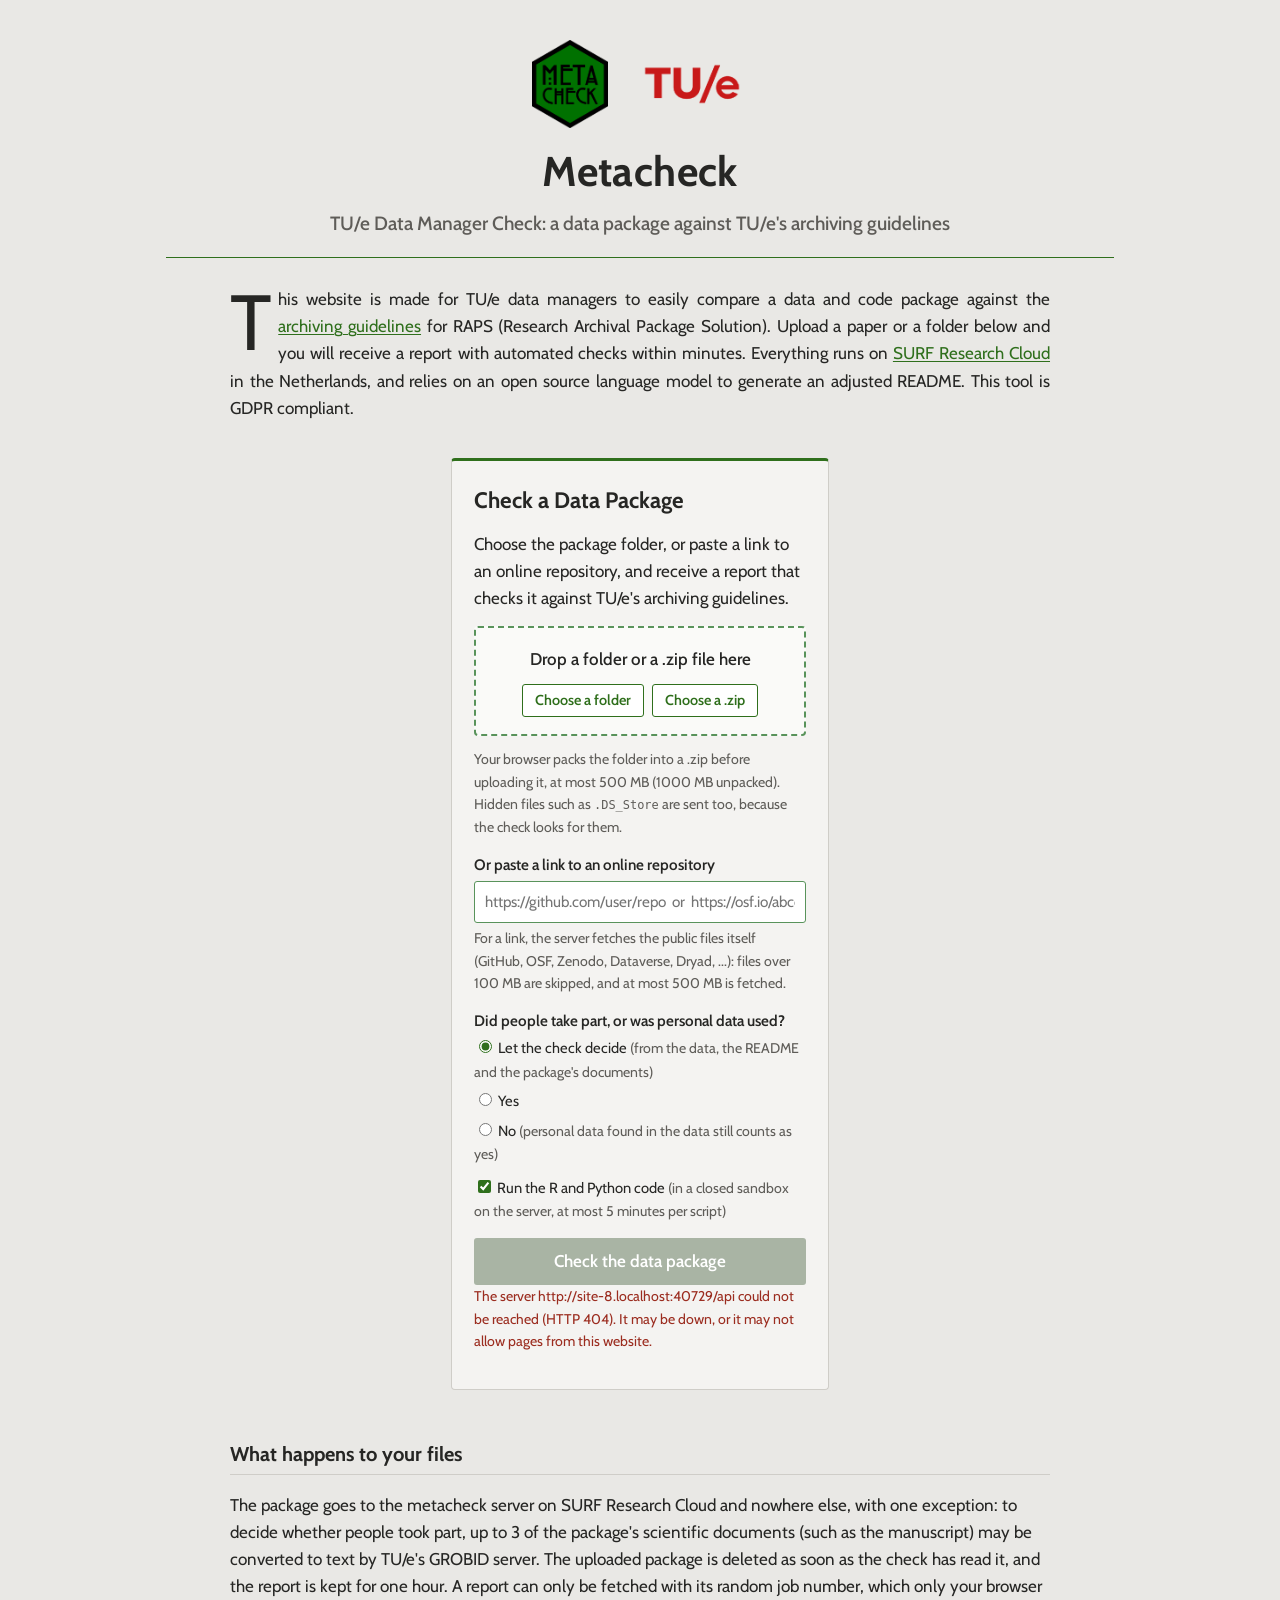
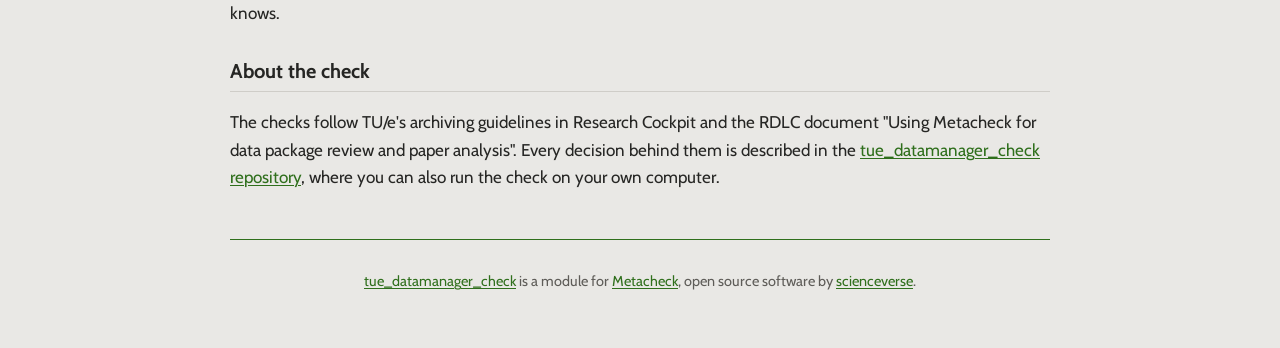
==== site/datamanager/index.html @ 366d8da6 "Check pages for PsyArXiv, ResearchBox and the TU/e data manager check; checklist reports; PsyArXiv i" ====
<!doctype html>
<html lang="en">
<head>
<meta charset="utf-8">
<meta name="viewport" content="width=device-width, initial-scale=1">
<title>TU/e Data Manager Check</title>
<meta name="description" content="Check a research data package against TU/e's archiving guidelines, the way TU/e's data managers do, with metacheck on SURF Research Cloud.">
<link rel="icon" type="image/png" href="www/images/logo.png">
<link rel="stylesheet" href="www/site.css">
<link rel="stylesheet" href="www/tdc.css">
</head>
<body>

<header class="masthead">
  <div class="logos">
    <img class="logo" src="www/images/logo.png" alt="Metacheck logo" width="76" height="88">
    <img class="logo-tue" src="www/images/tuelogo.png" alt="TU/e logo" width="112" height="56">
  </div>
  <h1>Metacheck</h1>
  <p class="subtitle">TU/e Data Manager Check: a data package against TU/e's archiving guidelines</p>
</header>

<main>
  <p class="intro">This website is made for TU/e data managers to easily compare a data and code package against the <a href="https://cockpit.research.tue.nl/helpcenter/research/portal/7/article/2813460512" target="_blank" rel="noopener">archiving guidelines</a> for RAPS (Research Archival Package Solution). Upload a paper or a folder below and you will receive a report with automated checks within minutes. Everything runs on <a href="https://www.surf.nl/en/services/compute/surf-research-cloud" target="_blank" rel="noopener">SURF Research Cloud</a> in the Netherlands, and relies on an open source language model to generate an adjusted README. This tool is GDPR compliant.</p>

  <div class="columns single">

    <section class="tool" id="tool-package">
      <h2>Check a Data Package</h2>
      <p class="lead">Choose the package folder, or paste a link to an online repository, and receive a report that checks it against TU/e's archiving guidelines.</p>
      <div class="drop drop-folder" tabindex="0">
        <span class="drop-text">Drop a folder or a .zip file here</span>
        <span class="drop-buttons">
          <label class="small-button">Choose a folder<input type="file" class="pick-folder" webkitdirectory multiple></label>
          <label class="small-button">Choose a .zip<input type="file" class="pick-zip" accept=".zip,application/zip"></label>
        </span>
      </div>
      <p class="note">Your browser packs the folder into a .zip before uploading it, at most 500 MB (1000 MB unpacked). Hidden files such as <code>.DS_Store</code> are sent too, because the check looks for them.</p>
      <label class="repo-link"><span>Or paste a link to an online repository</span>
        <input type="url" class="repo-url" placeholder="https://github.com/user/repo  or  https://osf.io/abcde" autocomplete="off">
      </label>
      <p class="note">For a link, the server fetches the public files itself (GitHub, OSF, Zenodo, Dataverse, Dryad, ...): files over 100 MB are skipped, and at most 500 MB is fetched.</p>
      <fieldset class="people">
        <legend>Did people take part, or was personal data used?</legend>
        <label class="crossref"><input type="radio" name="people" value="" checked> Let the check decide <span class="note">(from the data, the README and the package's documents)</span></label>
        <label class="crossref"><input type="radio" name="people" value="true"> Yes</label>
        <label class="crossref"><input type="radio" name="people" value="false"> No <span class="note">(personal data found in the data still counts as yes)</span></label>
      </fieldset>
      <label class="crossref"><input type="checkbox" class="run-code" checked> Run the R and Python code <span class="note">(in a closed sandbox on the server, at most 5 minutes per script)</span></label>
      <button type="button" class="go" disabled>Check the data package</button>
      <div class="status" hidden></div>
      <p class="note server-note"></p>
    </section>

  </div>

  <section class="about">
    <h2>What happens to your files</h2>
    <p>The package goes to the metacheck server on SURF Research Cloud and nowhere else, with one exception: to decide whether people took part, up to 3 of the package's scientific documents (such as the manuscript) may be converted to text by TU/e's GROBID server. The uploaded package is deleted as soon as the check has read it, and the report is kept for one hour. A report can only be fetched with its random job number, which only your browser knows.</p>

    <h2>About the check</h2>
    <p>The checks follow TU/e's archiving guidelines in Research Cockpit and the RDLC document "Using Metacheck for data package review and paper analysis". Every decision behind them is described in the <a href="https://github.com/Lakens/tue_datamanager_check" target="_blank" rel="noopener">tue_datamanager_check repository</a>, where you can also run the check on your own computer.</p>
  </section>
</main>

<footer>
  <p><a href="https://github.com/Lakens/tue_datamanager_check" target="_blank" rel="noopener">tue_datamanager_check</a> is a module for <a href="https://www.scienceverse.org/metacheck/" target="_blank" rel="noopener">Metacheck</a>, open source software by <a href="https://github.com/scienceverse" target="_blank" rel="noopener">scienceverse</a>. <span id="version"></span></p>
</footer>

<script src="www/config.js"></script>
<script src="www/jszip.min.js"></script>
<script src="www/tdc.js"></script>
</body>
</html>
---- site/datamanager/www/site.css ----
/* metacheck website (SURF Research Cloud component, scienceverse/surf-research-cloud).
   Colours: metacheck's logo green and a light grey. Font: Cabin, a humanist
   sans serif (SIL Open Font License, fonts/OFL-Cabin.txt), served from this
   server so visitors' browsers contact no other site. */

@font-face {
  font-family: "Cabin";
  src: url("fonts/Cabin.ttf") format("truetype");
  font-weight: 400 700;
  font-stretch: 75% 100%;
  font-style: normal;
  font-display: swap;
}
@font-face {
  font-family: "Cabin";
  src: url("fonts/Cabin-Italic.ttf") format("truetype");
  font-weight: 400 700;
  font-stretch: 75% 100%;
  font-style: italic;
  font-display: swap;
}

:root {
  color-scheme: light;
  --green: #2F6F1C;        /* the logo's green */
  --green-dark: #1E4A10;
  --green-light: #59935B;  /* the app's green */
  --green-tint: #E3ECDF;
  --bg: #E9E8E5;           /* light grey page */
  --card: #F4F3F1;
  --line: #CFCDC8;
  --text: #262624;
  --muted: #5E5C58;
  --error: #9B2C1F;
  --error-tint: #F6E3DF;
}

* { box-sizing: border-box; }

html { background: var(--bg); }
body {
  margin: 0;
  background: var(--bg);
  color: var(--text);
  font-family: "Cabin", "Gill Sans", "Gill Sans MT", "Segoe UI", sans-serif;
  font-size: 17px;
  line-height: 1.6;
  font-kerning: normal;
  -webkit-font-smoothing: antialiased;
}

a { color: var(--green); text-decoration-thickness: 1px; text-underline-offset: 2px; }
a:hover { color: var(--green-dark); }
code, pre { font-family: "Cascadia Mono", Consolas, "DejaVu Sans Mono", monospace; font-size: 0.85em;
            font-variant-ligatures: none; }

/* ---- title ---- */
.masthead {
  text-align: center;
  max-width: 980px;
  margin: 0 auto;
  padding: 40px 16px 0;
}
.logo { display: block; margin: 0 auto 10px; width: 76px; height: auto; }
.masthead h1 {
  margin: 0;
  font-size: 2.6rem;
  font-weight: 700;
  letter-spacing: 0.01em;
  color: var(--text);
}
.subtitle {
  margin: 4px auto 0;
  padding-bottom: 18px;
  font-size: 1.2rem;
  font-weight: 500;
  color: var(--muted);
  border-bottom: 1px solid var(--green);
}

main { max-width: 1180px; margin: 0 auto; padding: 0 16px; }

/* ---- introduction with a drop capital ---- */
.intro {
  max-width: 820px;
  margin: 28px auto 36px;
  text-align: justify;
  hyphens: auto;
}
.intro::first-letter {
  float: left;
  font-size: 4.6em;
  line-height: 0.82;
  font-weight: 400;
  margin: 0.06em 0.08em 0 0;
  color: var(--text);
}

@media (max-width: 600px) {
  .intro { text-align: left; }
}

/* ---- three columns ---- */
.columns {
  display: grid;
  grid-template-columns: repeat(3, minmax(0, 1fr));
  gap: 24px;
  align-items: start;
}
@media (max-width: 900px) {
  .columns { grid-template-columns: minmax(0, 1fr); }
}

.tool {
  background: var(--card);
  border: 1px solid var(--line);
  border-top: 3px solid var(--green);
  border-radius: 4px;
  padding: 18px 22px 22px;
  min-width: 0;
}
.tool h2 {
  margin: 4px 0 12px;
  font-size: 1.4rem;
  font-weight: 700;
}
.tool p { margin: 0 0 14px; }
.note { font-size: 0.88rem; color: var(--muted); }

/* ---- file choice ---- */
.drop {
  position: relative;
  display: flex;
  flex-direction: column;
  align-items: center;
  justify-content: center;
  gap: 10px;
  min-height: 110px;
  padding: 16px;
  margin-bottom: 12px;
  border: 2px dashed var(--green-light);
  border-radius: 4px;
  background: #FAFAF8;
  text-align: center;
  cursor: pointer;
  overflow-wrap: anywhere;
}
.drop:hover, .drop.dragging { background: var(--green-tint); border-color: var(--green); }
.drop.has-file { border-style: solid; background: var(--green-tint); }
.drop input[type=file] { position: absolute; width: 1px; height: 1px; opacity: 0; }
.drop-text { font-weight: 500; }
.drop-folder { cursor: default; }
.drop-buttons { display: flex; flex-wrap: wrap; gap: 8px; justify-content: center; }
.small-button {
  position: relative;
  display: inline-block;
  padding: 4px 12px;
  border: 1px solid var(--green);
  border-radius: 3px;
  color: var(--green);
  background: #fff;
  font-size: 0.9rem;
  font-weight: 600;
  cursor: pointer;
}
.small-button:hover { background: var(--green); color: #fff; }
.small-button input[type=file] { position: absolute; width: 1px; height: 1px; opacity: 0; }

.repo-link { display: block; margin: 4px 0 4px; font-weight: 600; font-size: 0.95rem; }
.repo-link input {
  display: block; width: 100%; margin-top: 4px; padding: 8px 10px;
  border: 1px solid var(--green-light); border-radius: 3px; background: #fff;
  font: inherit; font-weight: 400;
}
.repo-link input:focus { outline: 2px solid var(--green); outline-offset: 0; }

/* ---- module choice ---- */
.checks { margin: 0 0 14px; }
.checks summary { cursor: pointer; font-weight: 600; color: var(--green); }
.checks-count { font-weight: 400; color: var(--muted); }
.check-list { margin-top: 8px; }
.check-list h3 { font-size: 0.95rem; margin: 10px 0 4px; }
.check-list label { display: flex; gap: 8px; align-items: baseline; font-size: 0.92rem; margin: 2px 0; }
.check-list input { accent-color: var(--green); }

.crossref { display: block; margin: 0 0 14px; font-size: 0.92rem; }
.crossref input { accent-color: var(--green); }

/* ---- buttons ---- */
button.go, a.result-button {
  display: inline-block;
  width: 100%;
  padding: 10px 14px;
  border: 0;
  border-radius: 3px;
  background: var(--green);
  color: #fff;
  font: inherit;
  font-weight: 600;
  text-align: center;
  text-decoration: none;
  cursor: pointer;
}
button.go:hover, a.result-button:hover { background: var(--green-dark); color: #fff; }
button.go:disabled { background: #A9B4A4; cursor: not-allowed; }
a.result-button.secondary { background: #fff; color: var(--green); border: 1px solid var(--green); }
a.result-button.secondary:hover { background: var(--green-tint); color: var(--green-dark); }

/* ---- progress and results ---- */
.status { margin-top: 14px; }
.status .step { font-size: 0.92rem; color: var(--muted); margin: 6px 0 0; overflow-wrap: anywhere; }
.bar { height: 6px; background: var(--line); border-radius: 3px; overflow: hidden; }
.bar > span { display: block; height: 100%; width: 0; background: var(--green); transition: width 0.4s; }
.bar.unknown > span { width: 30%; animation: slide 1.4s ease-in-out infinite; }
@keyframes slide { 0% { margin-left: -30%; } 100% { margin-left: 100%; } }
.results { display: grid; gap: 8px; margin-top: 12px; }
.error {
  margin-top: 12px;
  padding: 10px 12px;
  border-left: 3px solid var(--error);
  background: var(--error-tint);
  color: var(--error);
  font-size: 0.92rem;
}

/* ---- about and footer ---- */
.about { max-width: 820px; margin: 48px auto 0; }
.about h2 { font-size: 1.25rem; margin: 28px 0 6px; border-bottom: 1px solid var(--line); padding-bottom: 4px; }
pre { background: var(--card); border: 1px solid var(--line); padding: 10px 12px; overflow-x: auto; border-radius: 3px; }
footer {
  max-width: 820px;
  margin: 48px auto 0;
  padding: 16px 16px 40px;
  border-top: 1px solid var(--green);
  text-align: center;
  font-size: 0.9rem;
  color: var(--muted);
}
---- site/datamanager/www/tdc.css ----
/* TU/e Data Manager Check page (tue_datamanager_check, web/): the few rules
   it adds to the metacheck website's own style sheet (site.css, copied from
   scienceverse/surf-research-cloud's site/). */

/* metacheck's logo and TU/e's side by side above the title */
.logos { display: flex; justify-content: center; align-items: center; gap: 28px; margin: 0 auto 10px; }
.logos .logo { margin: 0; }
.logo-tue { display: block; width: 112px; height: auto; }

/* one card, as wide as one of the website's three columns, centred */
.columns.single { grid-template-columns: minmax(0, 378px); justify-content: center; }
@media (max-width: 900px) {
  .columns.single { grid-template-columns: minmax(0, 1fr); }
}

/* the question whether people took part, in the style of the website's tick boxes */
.people { border: 0; padding: 0; margin: 4px 0 4px; min-width: 0; }
.people legend { font-weight: 600; font-size: 0.95rem; padding: 0; margin-bottom: 4px; }
.people .crossref { margin: 0 0 6px; }

.note.warning { color: var(--error); }

/* an error with an explanation: paragraphs and lists (files the browser cannot read) */
.error p { margin: 0 0 6px; }
.error ul { margin: 0 0 8px; padding-left: 20px; }
.error li { overflow-wrap: anywhere; margin-bottom: 2px; }
.server-note { margin: 12px 0 0; overflow-wrap: anywhere; }
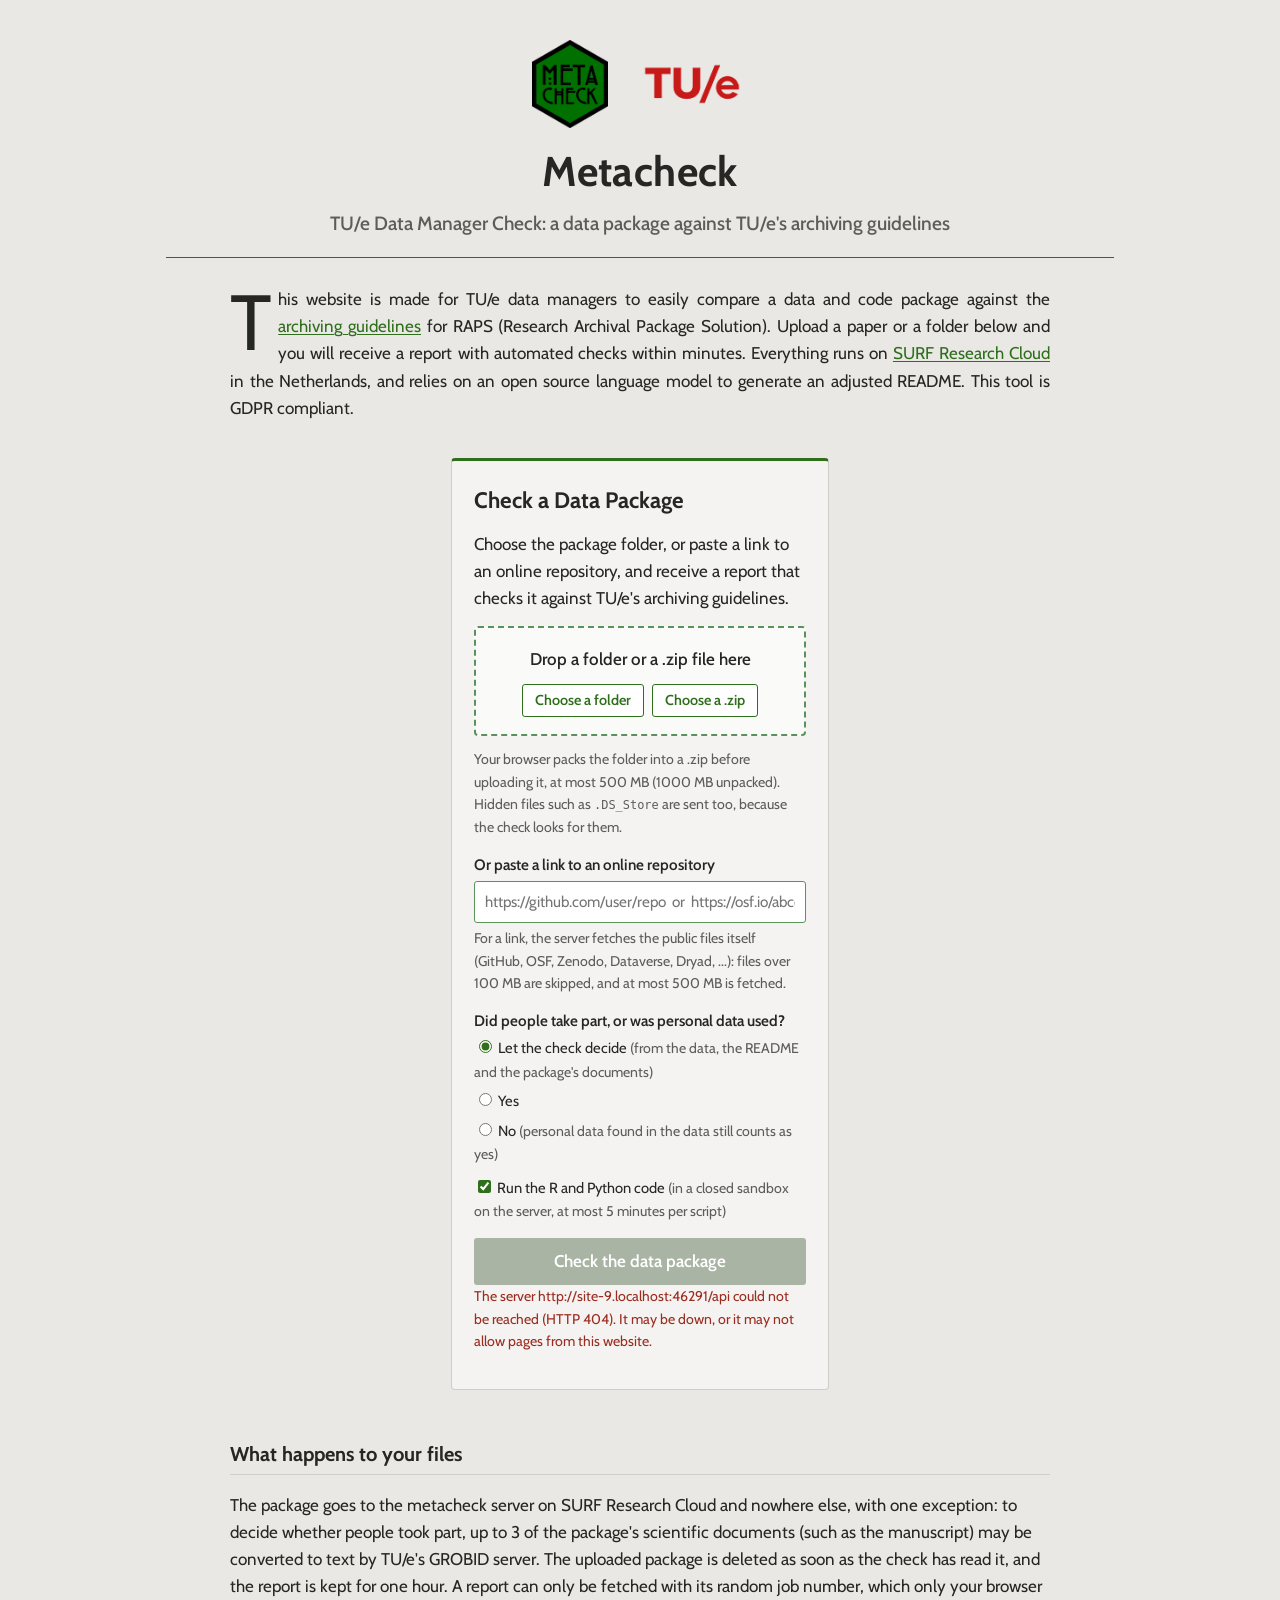
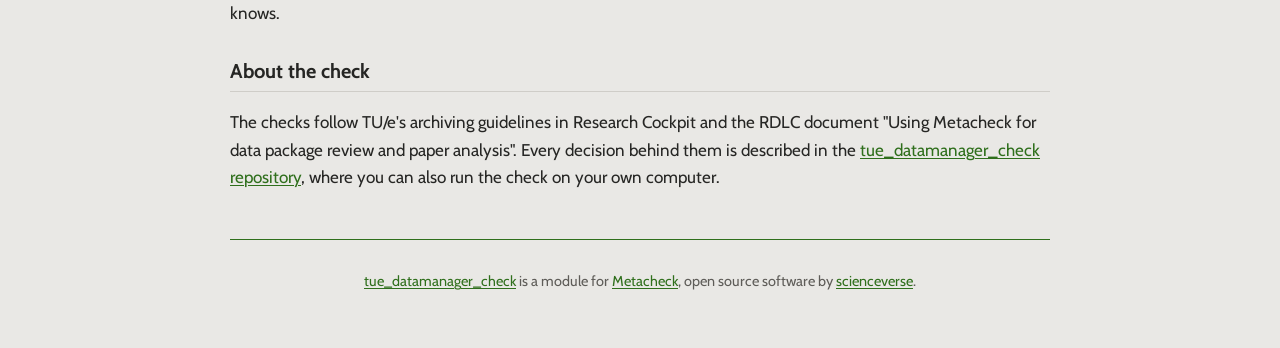
==== commit 25645e49: "Run the website, web interface and app on the user's own computer (metacheck Docker installation) sc" ====
--- a/site/datamanager/index.html
+++ b/site/datamanager/index.html
@@ -8,6 +8,7 @@
 <link rel="icon" type="image/png" href="www/images/logo.png">
 <link rel="stylesheet" href="www/site.css">
 <link rel="stylesheet" href="www/tdc.css">
+<script src="/site/local.js"></script>
 </head>
 <body>
 
@@ -21,7 +22,7 @@
 </header>
 
 <main>
-  <p class="intro">This website is made for TU/e data managers to easily compare a data and code package against the <a href="https://cockpit.research.tue.nl/helpcenter/research/portal/7/article/2813460512" target="_blank" rel="noopener">archiving guidelines</a> for RAPS (Research Archival Package Solution). Upload a paper or a folder below and you will receive a report with automated checks within minutes. Everything runs on <a href="https://www.surf.nl/en/services/compute/surf-research-cloud" target="_blank" rel="noopener">SURF Research Cloud</a> in the Netherlands, and relies on an open source language model to generate an adjusted README. This tool is GDPR compliant.</p>
+  <p class="intro">This website is made for TU/e data managers to easily compare a data and code package against the <a href="https://cockpit.research.tue.nl/helpcenter/research/portal/7/article/2813460512" target="_blank" rel="noopener">archiving guidelines</a> for RAPS (Research Archival Package Solution). Upload a paper or a folder below and you will receive a report with automated checks within minutes. <span class="server-only">Everything runs on <a href="https://www.surf.nl/en/services/compute/surf-research-cloud" target="_blank" rel="noopener">SURF Research Cloud</a> in the Netherlands, and relies on an open source language model to generate an adjusted README. This tool is GDPR compliant.</span><span class="local-only">Everything runs on your own computer, in the Metacheck Docker image.</span></p>
 
   <div class="columns single">
 
@@ -46,7 +47,7 @@
         <label class="crossref"><input type="radio" name="people" value="true"> Yes</label>
         <label class="crossref"><input type="radio" name="people" value="false"> No <span class="note">(personal data found in the data still counts as yes)</span></label>
       </fieldset>
-      <label class="crossref"><input type="checkbox" class="run-code" checked> Run the R and Python code <span class="note">(in a closed sandbox on the server, at most 5 minutes per script)</span></label>
+      <label class="crossref"><input type="checkbox" class="run-code" checked> Run the R and Python code <span class="note"><span class="server-only">(in a closed sandbox on the server, at most 5 minutes per script)</span><span class="local-only">(inside the Docker container, which can use the internet but cannot reach the files on your computer; at most 5 minutes per script)</span></span></label>
       <button type="button" class="go" disabled>Check the data package</button>
       <div class="status" hidden></div>
       <p class="note server-note"></p>
@@ -56,7 +57,8 @@
 
   <section class="about">
     <h2>What happens to your files</h2>
-    <p>The package goes to the metacheck server on SURF Research Cloud and nowhere else, with one exception: to decide whether people took part, up to 3 of the package's scientific documents (such as the manuscript) may be converted to text by TU/e's GROBID server. The uploaded package is deleted as soon as the check has read it, and the report is kept for one hour. A report can only be fetched with its random job number, which only your browser knows.</p>
+    <p class="server-only">The package goes to the metacheck server on SURF Research Cloud and nowhere else, with one exception: to decide whether people took part, up to 3 of the package's scientific documents (such as the manuscript) may be converted to text by TU/e's GROBID server. The uploaded package is deleted as soon as the check has read it, and the report is kept for one hour. A report can only be fetched with its random job number, which only your browser knows.</p>
+    <p class="local-only">The package is uploaded to the Docker container on your computer.<span data-when="grobid-local"> Its scientific documents are converted by the GROBID server of the Docker installation, so the package stays on your computer.</span><span data-when="grobid-remote"> To decide whether people took part, up to 3 of its scientific documents (such as the manuscript) may be converted to text by the GDPR compliant GROBID server of Eindhoven University of Technology.</span> The uploaded package is deleted as soon as the check has read it, and the report is kept in the container for one hour.</p>
 
     <h2>About the check</h2>
     <p>The checks follow TU/e's archiving guidelines in Research Cockpit and the RDLC document "Using Metacheck for data package review and paper analysis". Every decision behind them is described in the <a href="https://github.com/Lakens/tue_datamanager_check" target="_blank" rel="noopener">tue_datamanager_check repository</a>, where you can also run the check on your own computer.</p>
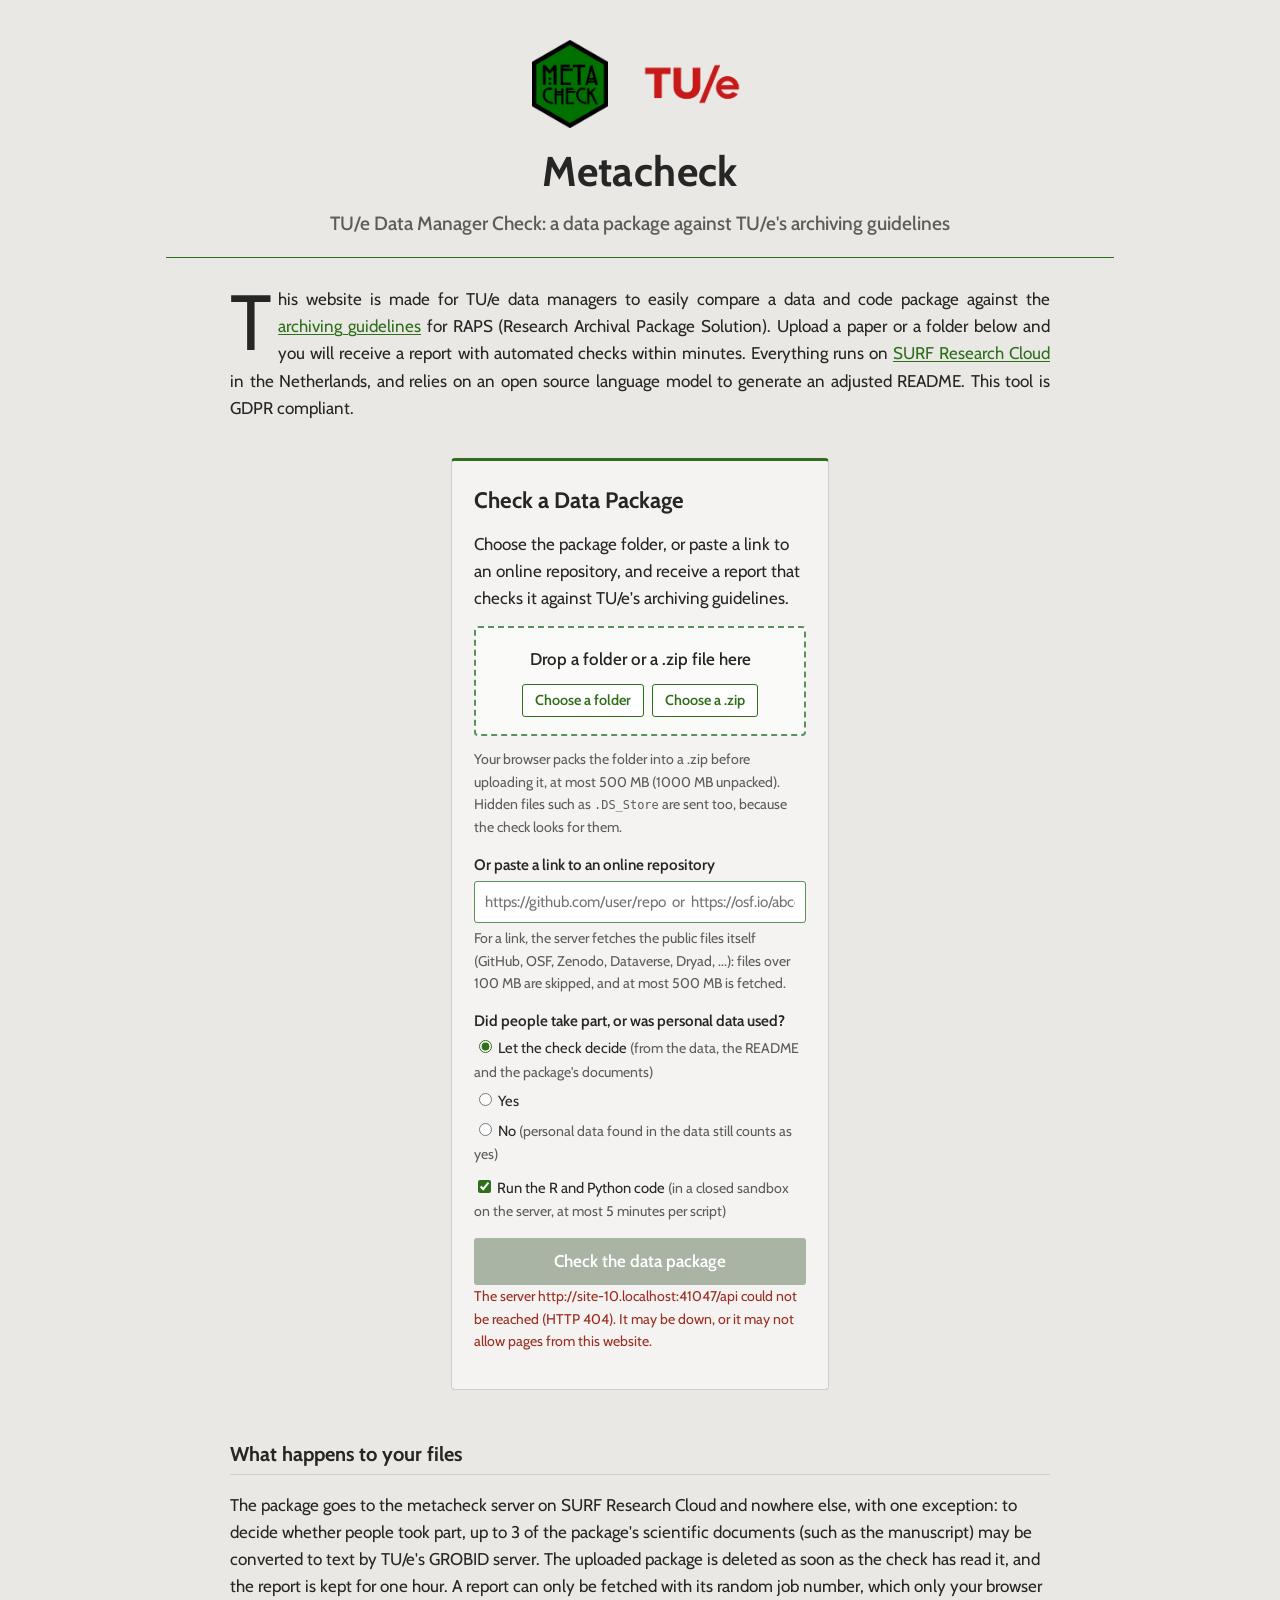
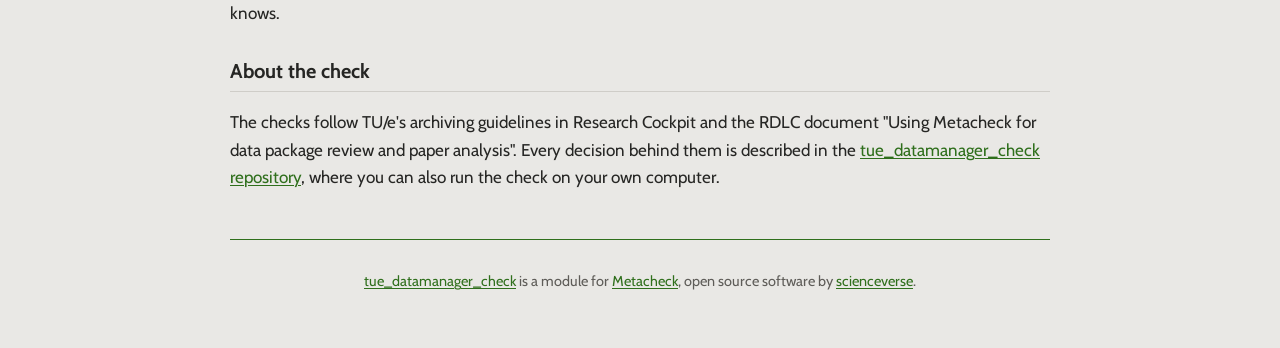
==== commit 71a99c3e: "Docker installation: metacheck's SURF server as the backup when TU/e's GROBID fails Only with METACH" ====
--- a/site/datamanager/index.html
+++ b/site/datamanager/index.html
@@ -58,7 +58,7 @@
   <section class="about">
     <h2>What happens to your files</h2>
     <p class="server-only">The package goes to the metacheck server on SURF Research Cloud and nowhere else, with one exception: to decide whether people took part, up to 3 of the package's scientific documents (such as the manuscript) may be converted to text by TU/e's GROBID server. The uploaded package is deleted as soon as the check has read it, and the report is kept for one hour. A report can only be fetched with its random job number, which only your browser knows.</p>
-    <p class="local-only">The package is uploaded to the Docker container on your computer.<span data-when="grobid-local"> Its scientific documents are converted by the GROBID server of the Docker installation, so the package stays on your computer.</span><span data-when="grobid-remote"> To decide whether people took part, up to 3 of its scientific documents (such as the manuscript) may be converted to text by the GDPR compliant GROBID server of Eindhoven University of Technology.</span> The uploaded package is deleted as soon as the check has read it, and the report is kept in the container for one hour.</p>
+    <p class="local-only">The package is uploaded to the Docker container on your computer.<span data-when="grobid-local"> Its scientific documents are converted by the GROBID server of the Docker installation, so the package stays on your computer.</span><span data-when="grobid-remote"> To decide whether people took part, up to 3 of its scientific documents (such as the manuscript) may be converted to text by the GDPR compliant GROBID server of Eindhoven University of Technology</span><span data-when="grobid-remote backup-surf">, or, when that server cannot convert them, by metacheck's server on SURF Research Cloud</span><span data-when="grobid-remote">.</span> The uploaded package is deleted as soon as the check has read it, and the report is kept in the container for one hour.</p>
 
     <h2>About the check</h2>
     <p>The checks follow TU/e's archiving guidelines in Research Cockpit and the RDLC document "Using Metacheck for data package review and paper analysis". Every decision behind them is described in the <a href="https://github.com/Lakens/tue_datamanager_check" target="_blank" rel="noopener">tue_datamanager_check repository</a>, where you can also run the check on your own computer.</p>
